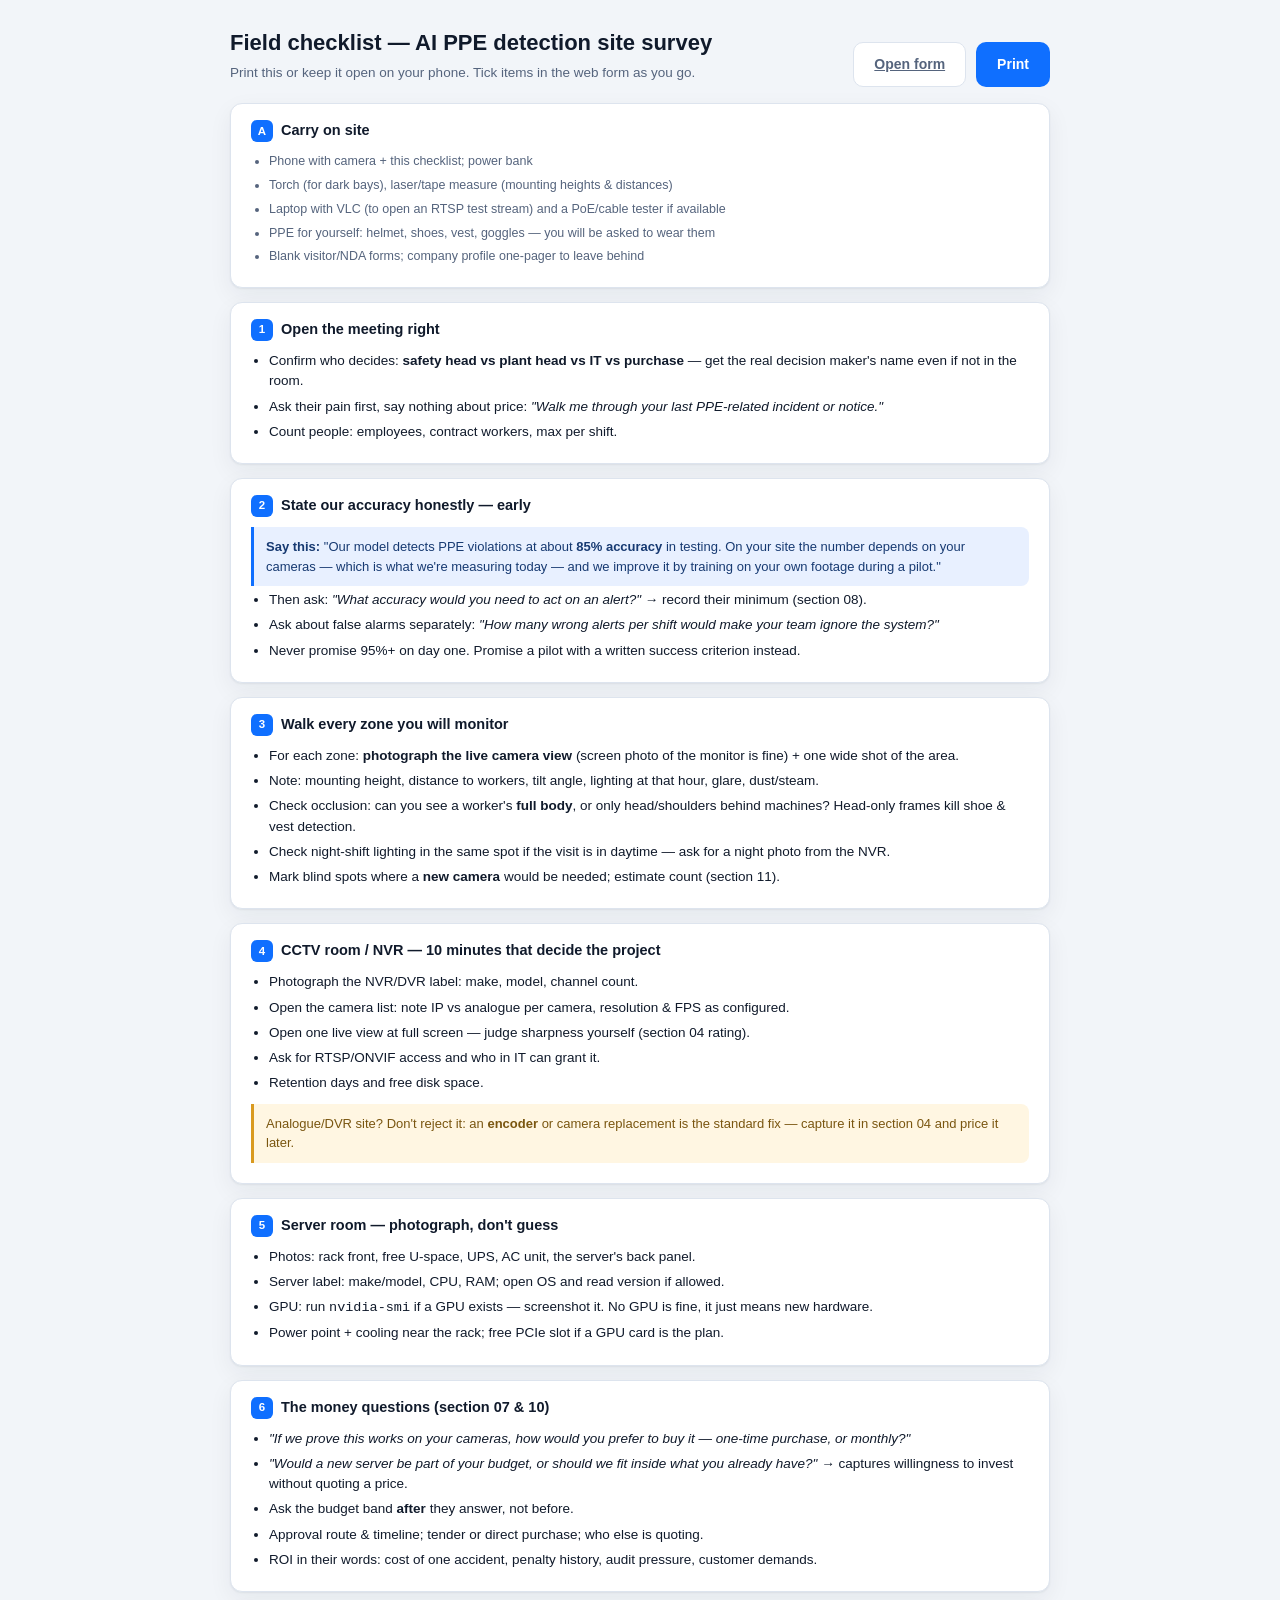
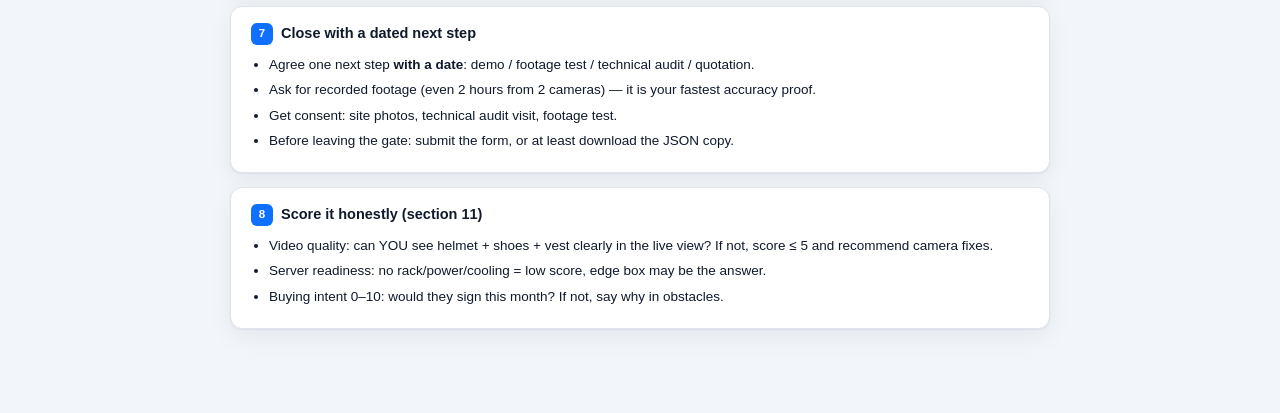
==== static/checklist.html @ c9b71e52 "AI PPE detection industrial site survey: form, dashboard, CSV export, GitHub Pages + server modes" ====
<!doctype html>
<html lang="en">
<head>
<meta charset="utf-8">
<meta name="viewport" content="width=device-width, initial-scale=1">
<title>Field checklist — AI PPE site survey</title>
<link rel="stylesheet" href="style.css">
<style>
  .wrap { max-width: 860px; margin: 0 auto; padding: 26px 20px 70px; }
  h1 { font-size: 22px; margin: 0 0 4px; }
  .sub { color: var(--ink-soft); font-size: 13.5px; margin-bottom: 20px; }
  .blk { background: var(--panel); border: 1px solid var(--line); border-radius: 12px;
         box-shadow: var(--shadow); padding: 16px 20px; margin-bottom: 14px; }
  .blk h2 { font-size: 14.5px; margin: 0 0 10px; display: flex; gap: 8px; align-items: center; }
  .blk h2 .n { background: var(--brand); color: #fff; width: 22px; height: 22px; border-radius: 6px;
               display: grid; place-items: center; font-size: 11.5px; flex: 0 0 22px; }
  ul { margin: 0; padding-left: 18px; font-size: 13.5px; }
  li { margin-bottom: 5px; }
  li b { color: var(--ink); }
  .say { background: var(--brand-soft); border-left: 3px solid var(--brand); padding: 10px 12px;
         border-radius: 0 8px 8px 0; font-size: 13px; color: #173a72; margin: 10px 0 4px; }
  .warn { background: var(--warn-bg); border-left: 3px solid #d99a1f; color: var(--warn-ink);
          padding: 10px 12px; border-radius: 0 8px 8px 0; font-size: 13px; margin: 10px 0 4px; }
  .tools { font-size: 12.5px; color: var(--ink-soft); }
  .top { display: flex; justify-content: space-between; align-items: center; gap: 10px; flex-wrap: wrap; }
  @media print { .blk { box-shadow: none; break-inside: avoid; } .top .btn-row { display: none; } }
</style>
</head>
<body>
<div class="wrap">
  <div class="top">
    <div>
      <h1>Field checklist — AI PPE detection site survey</h1>
      <div class="sub">Print this or keep it open on your phone. Tick items in the web form as you go.</div>
    </div>
    <div class="btn-row">
      <a class="btn btn-ghost" href="index.html">Open form</a>
      <button class="btn btn-primary" onclick="window.print()">Print</button>
    </div>
  </div>

  <div class="blk"><h2><span class="n">A</span>Carry on site</h2>
    <ul class="tools">
      <li>Phone with camera + this checklist; power bank</li>
      <li>Torch (for dark bays), laser/tape measure (mounting heights & distances)</li>
      <li>Laptop with VLC (to open an RTSP test stream) and a PoE/cable tester if available</li>
      <li>PPE for yourself: helmet, shoes, vest, goggles — you will be asked to wear them</li>
      <li>Blank visitor/NDA forms; company profile one-pager to leave behind</li>
    </ul>
  </div>

  <div class="blk"><h2><span class="n">1</span>Open the meeting right</h2>
    <ul>
      <li>Confirm who decides: <b>safety head vs plant head vs IT vs purchase</b> — get the real decision maker's name even if not in the room.</li>
      <li>Ask their pain first, say nothing about price: <i>"Walk me through your last PPE-related incident or notice."</i></li>
      <li>Count people: employees, contract workers, max per shift.</li>
    </ul>
  </div>

  <div class="blk"><h2><span class="n">2</span>State our accuracy honestly — early</h2>
    <div class="say"><b>Say this:</b> "Our model detects PPE violations at about <b>85% accuracy</b> in testing. On your site the number depends on your cameras — which is what we're measuring today — and we improve it by training on your own footage during a pilot."</div>
    <ul>
      <li>Then ask: <i>"What accuracy would you need to act on an alert?"</i> → record their minimum (section 08).</li>
      <li>Ask about false alarms separately: <i>"How many wrong alerts per shift would make your team ignore the system?"</i></li>
      <li>Never promise 95%+ on day one. Promise a pilot with a written success criterion instead.</li>
    </ul>
  </div>

  <div class="blk"><h2><span class="n">3</span>Walk every zone you will monitor</h2>
    <ul>
      <li>For each zone: <b>photograph the live camera view</b> (screen photo of the monitor is fine) + one wide shot of the area.</li>
      <li>Note: mounting height, distance to workers, tilt angle, lighting at that hour, glare, dust/steam.</li>
      <li>Check occlusion: can you see a worker's <b>full body</b>, or only head/shoulders behind machines? Head-only frames kill shoe & vest detection.</li>
      <li>Check night-shift lighting in the same spot if the visit is in daytime — ask for a night photo from the NVR.</li>
      <li>Mark blind spots where a <b>new camera</b> would be needed; estimate count (section 11).</li>
    </ul>
  </div>

  <div class="blk"><h2><span class="n">4</span>CCTV room / NVR — 10 minutes that decide the project</h2>
    <ul>
      <li>Photograph the NVR/DVR label: make, model, channel count.</li>
      <li>Open the camera list: note IP vs analogue per camera, resolution & FPS as configured.</li>
      <li>Open one live view at full screen — judge sharpness yourself (section 04 rating).</li>
      <li>Ask for RTSP/ONVIF access and who in IT can grant it.</li>
      <li>Retention days and free disk space.</li>
    </ul>
    <div class="warn">Analogue/DVR site? Don't reject it: an <b>encoder</b> or camera replacement is the standard fix — capture it in section 04 and price it later.</div>
  </div>

  <div class="blk"><h2><span class="n">5</span>Server room — photograph, don't guess</h2>
    <ul>
      <li>Photos: rack front, free U-space, UPS, AC unit, the server's back panel.</li>
      <li>Server label: make/model, CPU, RAM; open OS and read version if allowed.</li>
      <li>GPU: run <code>nvidia-smi</code> if a GPU exists — screenshot it. No GPU is fine, it just means new hardware.</li>
      <li>Power point + cooling near the rack; free PCIe slot if a GPU card is the plan.</li>
    </ul>
  </div>

  <div class="blk"><h2><span class="n">6</span>The money questions (section 07 & 10)</h2>
    <ul>
      <li><i>"If we prove this works on your cameras, how would you prefer to buy it — one-time purchase, or monthly?"</i></li>
      <li><i>"Would a new server be part of your budget, or should we fit inside what you already have?"</i> → captures willingness to invest without quoting a price.</li>
      <li>Ask the budget band <b>after</b> they answer, not before.</li>
      <li>Approval route & timeline; tender or direct purchase; who else is quoting.</li>
      <li>ROI in their words: cost of one accident, penalty history, audit pressure, customer demands.</li>
    </ul>
  </div>

  <div class="blk"><h2><span class="n">7</span>Close with a dated next step</h2>
    <ul>
      <li>Agree one next step <b>with a date</b>: demo / footage test / technical audit / quotation.</li>
      <li>Ask for recorded footage (even 2 hours from 2 cameras) — it is your fastest accuracy proof.</li>
      <li>Get consent: site photos, technical audit visit, footage test.</li>
      <li>Before leaving the gate: submit the form, or at least download the JSON copy.</li>
    </ul>
  </div>

  <div class="blk"><h2><span class="n">8</span>Score it honestly (section 11)</h2>
    <ul>
      <li>Video quality: can YOU see helmet + shoes + vest clearly in the live view? If not, score ≤ 5 and recommend camera fixes.</li>
      <li>Server readiness: no rack/power/cooling = low score, edge box may be the answer.</li>
      <li>Buying intent 0–10: would they sign this month? If not, say why in obstacles.</li>
    </ul>
  </div>
</div>
</body>
</html>
---- static/style.css ----
/* ==========================================================================
   PPE Detection Site Survey - styles
   Self-contained (no external fonts/CDNs) so it works offline & in previews
   ========================================================================== */
:root {
  --bg: #f2f5f9;
  --panel: #ffffff;
  --ink: #101a2b;
  --ink-soft: #55647d;
  --ink-faint: #8593a8;
  --line: #dde4ee;
  --line-soft: #eaeff6;
  --brand: #0f6fff;
  --brand-dark: #0a4fbd;
  --brand-soft: #e8f0ff;
  --warn-bg: #fff6e2;
  --warn-line: #f0d79a;
  --warn-ink: #7a5610;
  --ok: #0d8a53;
  --ok-bg: #e6f6ee;
  --danger: #c2352b;
  --radius: 12px;
  --shadow: 0 1px 2px rgba(16, 26, 43, .06), 0 8px 24px rgba(16, 26, 43, .06);
}

* { box-sizing: border-box; }

html, body {
  margin: 0;
  padding: 0;
  background: var(--bg);
  color: var(--ink);
  font-family: -apple-system, BlinkMacSystemFont, "Segoe UI", Roboto, "Helvetica Neue", Arial, sans-serif;
  font-size: 15px;
  line-height: 1.5;
  -webkit-text-size-adjust: 100%;
}

/* ---------------- layout ---------------- */
.app { display: flex; min-height: 100vh; }

.sidebar {
  width: 288px;
  flex: 0 0 288px;
  background: #0d1626;
  color: #cfd9ea;
  padding: 20px 14px 40px;
  position: sticky;
  top: 0;
  height: 100vh;
  overflow-y: auto;
}

.brand { display: flex; gap: 10px; align-items: center; padding: 4px 8px 16px; }
.brand-badge {
  width: 38px; height: 38px; border-radius: 10px;
  background: linear-gradient(140deg, #1d7bff, #0b4fb0);
  display: grid; place-items: center; flex: 0 0 38px;
}
.brand-badge svg { width: 22px; height: 22px; }
.brand-name { font-size: 15px; font-weight: 700; color: #fff; line-height: 1.2; }
.brand-sub { font-size: 11.5px; color: #8ea3c4; }

.progress-wrap { padding: 0 8px 16px; }
.progress-label { display: flex; justify-content: space-between; font-size: 11.5px; color: #8ea3c4; margin-bottom: 6px; }
.progress-bar { height: 6px; background: #1d2b45; border-radius: 99px; overflow: hidden; }
.progress-fill { height: 100%; width: 0%; background: linear-gradient(90deg, #22c55e, #4ade80); transition: width .25s ease; }

.nav { list-style: none; margin: 0; padding: 0; }
.nav li { margin-bottom: 2px; }
.nav button {
  width: 100%;
  display: flex; align-items: center; gap: 10px;
  background: transparent; border: 0; color: #b6c4dc;
  font: inherit; font-size: 13.5px; text-align: left;
  padding: 9px 10px; border-radius: 9px; cursor: pointer;
  transition: background .15s;
}
.nav button:hover { background: #16233a; color: #fff; }
.nav button.active { background: var(--brand); color: #fff; font-weight: 600; }
.nav-num {
  width: 20px; height: 20px; flex: 0 0 20px; border-radius: 6px;
  background: #22314c; color: #9fb1cd; font-size: 11px; font-weight: 700;
  display: grid; place-items: center;
}
.nav button.active .nav-num { background: rgba(255,255,255,.22); color: #fff; }
.nav button.done .nav-num { background: var(--ok); color: #fff; }
.nav-title { flex: 1; }
.nav-count { font-size: 10.5px; color: #7d8fab; }

.sidebar-footer { margin-top: 22px; padding: 14px 10px 0; border-top: 1px solid #1d2b45; font-size: 11.5px; color: #7d8fab; }
.sidebar-footer a { color: #8fb6ff; text-decoration: none; }
.sidebar-footer a:hover { text-decoration: underline; }

.main { flex: 1; min-width: 0; padding: 22px 26px 90px; }
.main-inner { max-width: 900px; margin: 0 auto; }

/* ---------------- header ---------------- */
.topbar { display: flex; gap: 14px; align-items: flex-start; justify-content: space-between; margin-bottom: 18px; flex-wrap: wrap; }
.topbar h1 { font-size: 21px; margin: 0 0 4px; letter-spacing: -.2px; }
.topbar p { margin: 0; color: var(--ink-soft); font-size: 13.5px; max-width: 640px; }
.save-state {
  font-size: 12px; color: var(--ink-soft); background: var(--panel);
  border: 1px solid var(--line); padding: 7px 12px; border-radius: 99px;
  white-space: nowrap; display: flex; align-items: center; gap: 7px;
}
.dot { width: 7px; height: 7px; border-radius: 50%; background: var(--ok); display: inline-block; }
.dot.idle { background: var(--ink-faint); }

/* ---------------- cards / sections ---------------- */
.card {
  background: var(--panel); border: 1px solid var(--line);
  border-radius: var(--radius); box-shadow: var(--shadow);
  padding: 22px 24px; margin-bottom: 18px;
}
.card-head { border-bottom: 1px solid var(--line-soft); padding-bottom: 14px; margin-bottom: 18px; }
.card-head h2 { margin: 0 0 5px; font-size: 17.5px; letter-spacing: -.2px; display: flex; align-items: center; gap: 9px; }
.card-head h2 .tag {
  font-size: 10.5px; font-weight: 700; letter-spacing: .5px; text-transform: uppercase;
  background: var(--brand-soft); color: var(--brand-dark); padding: 3px 7px; border-radius: 5px;
}
.card-head p { margin: 0; color: var(--ink-soft); font-size: 13px; }

/* ---------------- fields ---------------- */
.grid { display: grid; grid-template-columns: repeat(2, minmax(0, 1fr)); gap: 16px 18px; }
.grid.cols-1 { grid-template-columns: 1fr; }
.grid.cols-3 { grid-template-columns: repeat(3, minmax(0, 1fr)); }
.field { min-width: 0; }
.field.span-2 { grid-column: 1 / -1; }
.field.hidden, .card.hidden { display: none; }

label.lbl { display: block; font-size: 13px; font-weight: 600; margin-bottom: 6px; color: var(--ink); }
label.lbl .req { color: var(--danger); margin-left: 2px; }
.hint { font-size: 11.5px; color: var(--ink-faint); margin-top: 5px; line-height: 1.45; }
.unit { font-weight: 500; color: var(--ink-faint); font-size: 12px; }

input[type=text], input[type=number], input[type=tel], input[type=email], input[type=date],
input[type=time], select, textarea {
  width: 100%; padding: 9px 11px; font: inherit; font-size: 14px;
  border: 1px solid var(--line); border-radius: 9px; background: #fff; color: var(--ink);
  transition: border-color .15s, box-shadow .15s;
}
textarea { resize: vertical; min-height: 78px; line-height: 1.5; }
input:focus, select:focus, textarea:focus {
  outline: none; border-color: var(--brand);
  box-shadow: 0 0 0 3px rgba(15, 111, 255, .14);
}
input::placeholder, textarea::placeholder { color: #b3bdcc; }
input.invalid, select.invalid, textarea.invalid { border-color: var(--danger); box-shadow: 0 0 0 3px rgba(194,53,43,.1); }
select { appearance: none; background-image: url("data:image/svg+xml,%3Csvg xmlns='http://www.w3.org/2000/svg' width='12' height='8' viewBox='0 0 12 8'%3E%3Cpath fill='%2355647d' d='M6 8 0 0h12z'/%3E%3C/svg%3E"); background-repeat: no-repeat; background-position: right 12px center; padding-right: 30px; }

/* choice buttons */
.choices { display: flex; flex-wrap: wrap; gap: 8px; }
.choice input { position: absolute; opacity: 0; pointer-events: none; }
.choice span {
  display: inline-block; padding: 8px 13px; border: 1px solid var(--line);
  border-radius: 99px; font-size: 13px; cursor: pointer; background: #fff;
  transition: all .15s; user-select: none; color: var(--ink-soft);
}
.choice input:checked + span { background: var(--brand); border-color: var(--brand); color: #fff; font-weight: 600; }
.choice input:focus-visible + span { box-shadow: 0 0 0 3px rgba(15,111,255,.2); }
.choice.block { flex: 1 1 100%; }
.choice.block span { display: block; border-radius: 9px; padding: 11px 13px; }
.choice.block span small { display: block; font-weight: 400; font-size: 11.5px; opacity: .82; margin-top: 2px; }

/* checkbox grid */
.checks { display: grid; grid-template-columns: repeat(auto-fill, minmax(190px, 1fr)); gap: 7px; }
.check {
  display: flex; align-items: center; gap: 8px; padding: 8px 10px;
  border: 1px solid var(--line); border-radius: 9px; font-size: 13px;
  cursor: pointer; background: #fff; color: var(--ink-soft); transition: all .15s;
}
.check:hover { border-color: #c3d2e8; }
.check input { width: 15px; height: 15px; accent-color: var(--brand); margin: 0; flex: 0 0 15px; }
.check:has(input:checked) { background: var(--brand-soft); border-color: #a9c8ff; color: var(--brand-dark); font-weight: 600; }

/* range */
.range-row { display: flex; align-items: center; gap: 12px; }
input[type=range] { flex: 1; accent-color: var(--brand); height: 26px; }
.range-val {
  min-width: 62px; text-align: center; font-weight: 700; font-size: 15px;
  background: var(--brand-soft); color: var(--brand-dark); padding: 5px 8px; border-radius: 8px;
}
.range-scale { display: flex; justify-content: space-between; font-size: 10.5px; color: var(--ink-faint); margin-top: 2px; }

/* photo */
.photo-drop {
  border: 1.5px dashed var(--line); border-radius: 10px; padding: 12px;
  text-align: center; font-size: 12.5px; color: var(--ink-faint); background: #fbfcfe; cursor: pointer;
}
.photo-drop:hover { border-color: var(--brand); color: var(--brand); }
.photo-drop input { display: none; }
.thumbs { display: flex; flex-wrap: wrap; gap: 8px; margin-top: 9px; }
.thumb { position: relative; width: 74px; height: 74px; border-radius: 8px; overflow: hidden; border: 1px solid var(--line); }
.thumb img { width: 100%; height: 100%; object-fit: cover; display: block; }
.thumb button {
  position: absolute; top: 2px; right: 2px; width: 20px; height: 20px; border-radius: 50%;
  border: 0; background: rgba(16,26,43,.72); color: #fff; font-size: 12px; line-height: 1; cursor: pointer;
}

/* repeater */
.rep-item { border: 1px solid var(--line); border-radius: 11px; padding: 16px; margin-bottom: 12px; background: #fbfcfe; }
.rep-head { display: flex; justify-content: space-between; align-items: center; margin-bottom: 13px; }
.rep-head strong { font-size: 13.5px; }
.btn-mini {
  border: 1px solid var(--line); background: #fff; color: var(--ink-soft);
  font: inherit; font-size: 12px; padding: 5px 10px; border-radius: 7px; cursor: pointer;
}
.btn-mini:hover { border-color: var(--danger); color: var(--danger); }
.btn-add {
  width: 100%; padding: 11px; border: 1.5px dashed var(--line); background: #fff;
  color: var(--brand); font: inherit; font-size: 13.5px; font-weight: 600;
  border-radius: 10px; cursor: pointer;
}
.btn-add:hover { border-color: var(--brand); background: var(--brand-soft); }

/* callout */
.callout {
  border-left: 3px solid var(--brand); background: var(--brand-soft);
  padding: 12px 14px; border-radius: 0 9px 9px 0; font-size: 13px; color: #173a72; margin-bottom: 18px;
}
.callout.warn { border-color: #d99a1f; background: var(--warn-bg); color: var(--warn-ink); }
.callout.ok { border-color: var(--ok); background: var(--ok-bg); color: #0b5c39; }
.callout b { font-weight: 700; }
.callout ul { margin: 6px 0 0; padding-left: 18px; }
.callout li { margin-bottom: 3px; }

/* footer nav */
.footnav { display: flex; gap: 10px; justify-content: space-between; margin-top: 20px; flex-wrap: wrap; }
.btn {
  font: inherit; font-size: 14px; font-weight: 600; padding: 11px 20px;
  border-radius: 10px; border: 1px solid transparent; cursor: pointer; transition: all .15s;
}
.btn-primary { background: var(--brand); color: #fff; }
.btn-primary:hover { background: var(--brand-dark); }
.btn-ghost { background: #fff; border-color: var(--line); color: var(--ink-soft); }
.btn-ghost:hover { border-color: #b9c7db; color: var(--ink); }
.btn-ok { background: var(--ok); color: #fff; }
.btn-ok:hover { background: #0a6f43; }
.btn:disabled { opacity: .45; cursor: not-allowed; }
.btn-row { display: flex; gap: 10px; flex-wrap: wrap; }

/* review */
.rev-sec { border: 1px solid var(--line-soft); border-radius: 10px; margin-bottom: 12px; overflow: hidden; }
.rev-sec > h3 {
  margin: 0; font-size: 13.5px; padding: 11px 14px; background: #f7f9fc;
  border-bottom: 1px solid var(--line-soft); display: flex; justify-content: space-between; align-items: center;
}
.rev-sec > h3 .cnt { font-size: 11px; color: var(--ink-faint); font-weight: 500; }
.rev-body { padding: 6px 14px 12px; }
.rev-row { display: flex; gap: 12px; padding: 6px 0; border-bottom: 1px dashed var(--line-soft); font-size: 13px; }
.rev-row:last-child { border-bottom: 0; }
.rev-k { flex: 0 0 46%; color: var(--ink-soft); }
.rev-v { flex: 1; font-weight: 600; word-break: break-word; }
.rev-v.empty { color: var(--ink-faint); font-weight: 400; font-style: italic; }

.toast {
  position: fixed; left: 50%; bottom: 26px; transform: translate(-50%, 20px);
  background: #101a2b; color: #fff; padding: 12px 20px; border-radius: 10px;
  font-size: 13.5px; box-shadow: 0 10px 30px rgba(0,0,0,.25); opacity: 0;
  pointer-events: none; transition: all .25s; z-index: 99; max-width: 90vw; text-align: center;
}
.toast.show { opacity: 1; transform: translate(-50%, 0); }
.toast.err { background: var(--danger); }
.toast.ok { background: var(--ok); }

.modal-back {
  position: fixed; inset: 0; background: rgba(10,18,32,.55); z-index: 100;
  display: none; place-items: center; padding: 20px;
}
.modal-back.show { display: grid; }
.modal {
  background: #fff; border-radius: 14px; max-width: 480px; width: 100%;
  padding: 24px; box-shadow: 0 24px 60px rgba(0,0,0,.3);
}
.modal h3 { margin: 0 0 8px; font-size: 17px; }
.modal p { margin: 0 0 18px; color: var(--ink-soft); font-size: 13.5px; }

/* submissions page */
table.subs { width: 100%; border-collapse: collapse; font-size: 13px; }
table.subs th, table.subs td { text-align: left; padding: 10px 12px; border-bottom: 1px solid var(--line-soft); vertical-align: top; }
table.subs th { font-size: 11px; text-transform: uppercase; letter-spacing: .5px; color: var(--ink-faint); background: #f7f9fc; }
table.subs tr:hover td { background: #fafcff; }
.pill { display: inline-block; padding: 3px 9px; border-radius: 99px; font-size: 11.5px; font-weight: 700; }
.pill.hi { background: var(--ok-bg); color: var(--ok); }
.pill.mid { background: var(--warn-bg); color: var(--warn-ink); }
.pill.lo { background: #fdeceb; color: var(--danger); }
pre.json { background: #0d1626; color: #cfe0ff; padding: 14px; border-radius: 10px; font-size: 11.5px; overflow: auto; max-height: 380px; }
details.sub-detail summary { cursor: pointer; font-size: 12.5px; color: var(--brand); font-weight: 600; }

/* mobile */
.menu-btn { display: none; }
@media (max-width: 940px) {
  .sidebar {
    position: fixed; z-index: 60; left: 0; top: 0; transform: translateX(-100%);
    transition: transform .22s ease; box-shadow: 0 0 40px rgba(0,0,0,.35);
  }
  .sidebar.open { transform: translateX(0); }
  .main { padding: 16px 14px 90px; }
  .grid, .grid.cols-3 { grid-template-columns: 1fr; }
  .menu-btn {
    display: inline-flex; align-items: center; gap: 7px; position: fixed; z-index: 55;
    bottom: 18px; right: 14px; top: auto; background: var(--brand); color: #fff; border: 0;
    padding: 11px 16px; border-radius: 99px; font: inherit; font-size: 13px; font-weight: 600;
    box-shadow: 0 6px 18px rgba(15,111,255,.45); cursor: pointer;
  }
  .topbar h1 { font-size: 18px; }
  .card { padding: 18px 16px; }
  .checks { grid-template-columns: 1fr 1fr; }
  .rev-k { flex-basis: 42%; }
}
@media (max-width: 520px) { .checks { grid-template-columns: 1fr; } }

/* print (for a paper copy of the blank form) */
@media print {
  .sidebar, .footnav, .menu-btn, .save-state, .btn-row { display: none !important; }
  body { background: #fff; }
  .main { padding: 0; }
  .card { box-shadow: none; border: 1px solid #bbb; break-inside: avoid; page-break-inside: avoid; }
  .field.hidden, .card.hidden { display: block !important; }
  input, select, textarea { border: 0; border-bottom: 1px solid #999; border-radius: 0; }
}
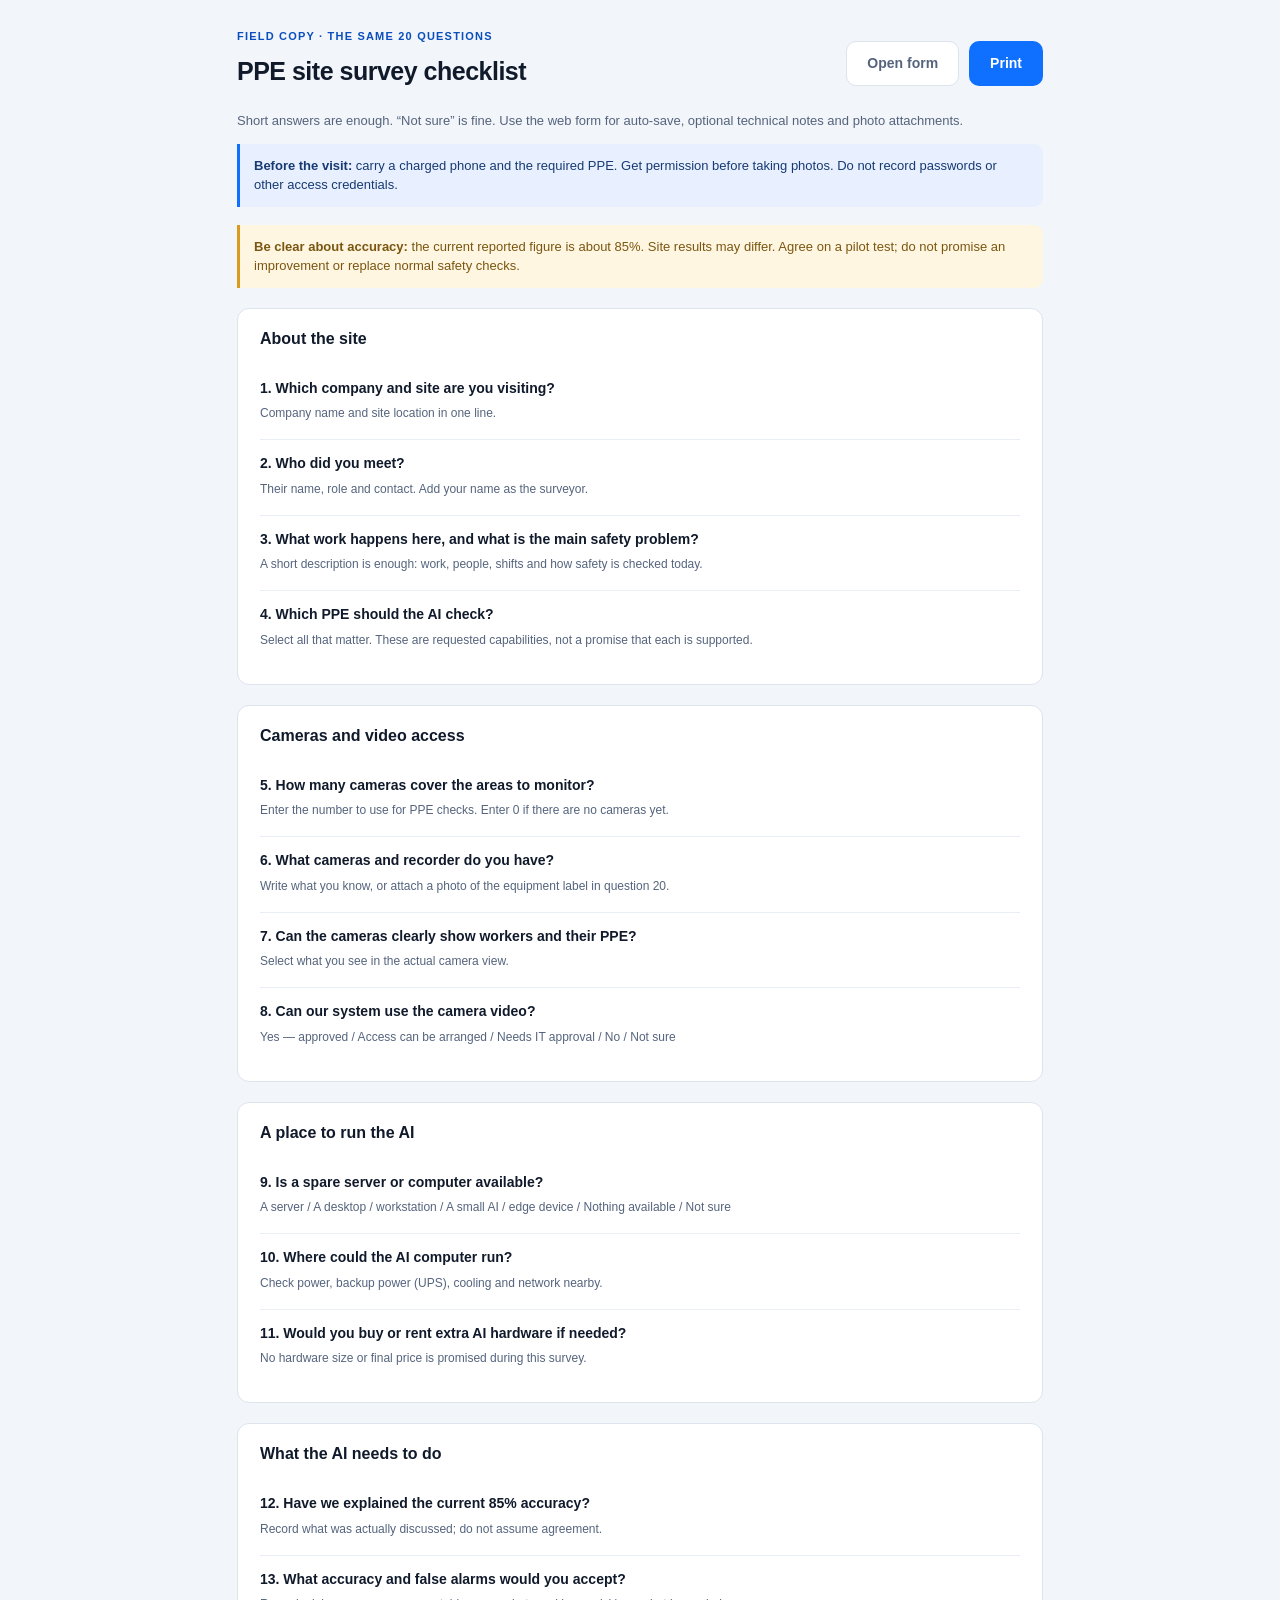
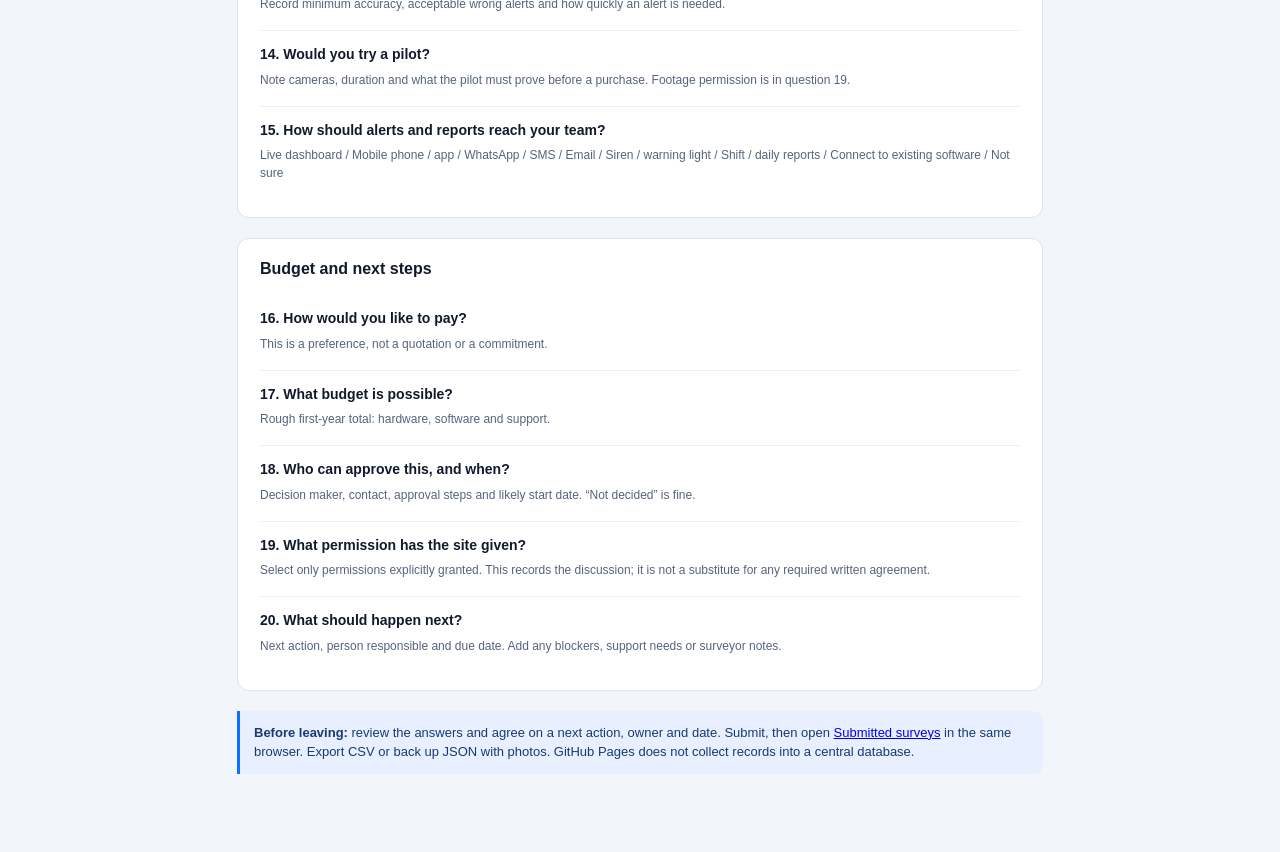
==== commit e55cad17: "Simplify site survey to 20 questions; preserve notes, photos and earlier data" ====
--- a/static/checklist.html
+++ b/static/checklist.html
@@ -1,127 +1,55 @@
 <!doctype html>
 <html lang="en">
 <head>
-<meta charset="utf-8">
-<meta name="viewport" content="width=device-width, initial-scale=1">
-<title>Field checklist — AI PPE site survey</title>
-<link rel="stylesheet" href="style.css">
+<meta charset="utf-8"><meta name="viewport" content="width=device-width, initial-scale=1">
+<title>20-question field checklist — AI PPE Detection</title>
+<link rel="stylesheet" href="style.css?v=2">
 <style>
-  .wrap { max-width: 860px; margin: 0 auto; padding: 26px 20px 70px; }
-  h1 { font-size: 22px; margin: 0 0 4px; }
-  .sub { color: var(--ink-soft); font-size: 13.5px; margin-bottom: 20px; }
-  .blk { background: var(--panel); border: 1px solid var(--line); border-radius: 12px;
-         box-shadow: var(--shadow); padding: 16px 20px; margin-bottom: 14px; }
-  .blk h2 { font-size: 14.5px; margin: 0 0 10px; display: flex; gap: 8px; align-items: center; }
-  .blk h2 .n { background: var(--brand); color: #fff; width: 22px; height: 22px; border-radius: 6px;
-               display: grid; place-items: center; font-size: 11.5px; flex: 0 0 22px; }
-  ul { margin: 0; padding-left: 18px; font-size: 13.5px; }
-  li { margin-bottom: 5px; }
-  li b { color: var(--ink); }
-  .say { background: var(--brand-soft); border-left: 3px solid var(--brand); padding: 10px 12px;
-         border-radius: 0 8px 8px 0; font-size: 13px; color: #173a72; margin: 10px 0 4px; }
-  .warn { background: var(--warn-bg); border-left: 3px solid #d99a1f; color: var(--warn-ink);
-          padding: 10px 12px; border-radius: 0 8px 8px 0; font-size: 13px; margin: 10px 0 4px; }
-  .tools { font-size: 12.5px; color: var(--ink-soft); }
-  .top { display: flex; justify-content: space-between; align-items: center; gap: 10px; flex-wrap: wrap; }
-  @media print { .blk { box-shadow: none; break-inside: avoid; } .top .btn-row { display: none; } }
+.wrap { max-width: 850px; margin: auto; padding: 28px 22px 60px; }
+h1 { font-size: 25px; margin: 8px 0; letter-spacing: -.5px; }
+.top { display: flex; justify-content: space-between; align-items: center; gap: 12px; flex-wrap: wrap; }
+.sub { color: var(--ink-soft); font-size: 13px; }
+.block { background: #fff; border: 1px solid var(--line); border-radius: 12px; padding: 18px 22px; margin-top: 20px; }
+h2 { font-size: 16px; margin: 0 0 14px; }
+.item { padding: 12px 0; border-bottom: 1px solid var(--line-soft); }
+.item:last-child { border: 0; }
+.item b { font-size: 14px; }
+.item p { font-size: 12px; color: var(--ink-soft); margin: 5px 0; }
+.write-line { display: none; }
+@media print {
+  .wrap { padding: 0; } .block { break-inside: auto; margin-top: 12px; padding: 10px 14px; }
+  .item { break-inside: avoid; }
+  .write-line { display: block; height: 20px; border-bottom: 1px dotted #b2bbca; }
+  .top .btn-row { display: none; }
+}
 </style>
 </head>
-<body>
-<div class="wrap">
-  <div class="top">
-    <div>
-      <h1>Field checklist — AI PPE detection site survey</h1>
-      <div class="sub">Print this or keep it open on your phone. Tick items in the web form as you go.</div>
-    </div>
-    <div class="btn-row">
-      <a class="btn btn-ghost" href="index.html">Open form</a>
-      <button class="btn btn-primary" onclick="window.print()">Print</button>
-    </div>
-  </div>
-
-  <div class="blk"><h2><span class="n">A</span>Carry on site</h2>
-    <ul class="tools">
-      <li>Phone with camera + this checklist; power bank</li>
-      <li>Torch (for dark bays), laser/tape measure (mounting heights & distances)</li>
-      <li>Laptop with VLC (to open an RTSP test stream) and a PoE/cable tester if available</li>
-      <li>PPE for yourself: helmet, shoes, vest, goggles — you will be asked to wear them</li>
-      <li>Blank visitor/NDA forms; company profile one-pager to leave behind</li>
-    </ul>
-  </div>
-
-  <div class="blk"><h2><span class="n">1</span>Open the meeting right</h2>
-    <ul>
-      <li>Confirm who decides: <b>safety head vs plant head vs IT vs purchase</b> — get the real decision maker's name even if not in the room.</li>
-      <li>Ask their pain first, say nothing about price: <i>"Walk me through your last PPE-related incident or notice."</i></li>
-      <li>Count people: employees, contract workers, max per shift.</li>
-    </ul>
-  </div>
-
-  <div class="blk"><h2><span class="n">2</span>State our accuracy honestly — early</h2>
-    <div class="say"><b>Say this:</b> "Our model detects PPE violations at about <b>85% accuracy</b> in testing. On your site the number depends on your cameras — which is what we're measuring today — and we improve it by training on your own footage during a pilot."</div>
-    <ul>
-      <li>Then ask: <i>"What accuracy would you need to act on an alert?"</i> → record their minimum (section 08).</li>
-      <li>Ask about false alarms separately: <i>"How many wrong alerts per shift would make your team ignore the system?"</i></li>
-      <li>Never promise 95%+ on day one. Promise a pilot with a written success criterion instead.</li>
-    </ul>
-  </div>
-
-  <div class="blk"><h2><span class="n">3</span>Walk every zone you will monitor</h2>
-    <ul>
-      <li>For each zone: <b>photograph the live camera view</b> (screen photo of the monitor is fine) + one wide shot of the area.</li>
-      <li>Note: mounting height, distance to workers, tilt angle, lighting at that hour, glare, dust/steam.</li>
-      <li>Check occlusion: can you see a worker's <b>full body</b>, or only head/shoulders behind machines? Head-only frames kill shoe & vest detection.</li>
-      <li>Check night-shift lighting in the same spot if the visit is in daytime — ask for a night photo from the NVR.</li>
-      <li>Mark blind spots where a <b>new camera</b> would be needed; estimate count (section 11).</li>
-    </ul>
-  </div>
-
-  <div class="blk"><h2><span class="n">4</span>CCTV room / NVR — 10 minutes that decide the project</h2>
-    <ul>
-      <li>Photograph the NVR/DVR label: make, model, channel count.</li>
-      <li>Open the camera list: note IP vs analogue per camera, resolution & FPS as configured.</li>
-      <li>Open one live view at full screen — judge sharpness yourself (section 04 rating).</li>
-      <li>Ask for RTSP/ONVIF access and who in IT can grant it.</li>
-      <li>Retention days and free disk space.</li>
-    </ul>
-    <div class="warn">Analogue/DVR site? Don't reject it: an <b>encoder</b> or camera replacement is the standard fix — capture it in section 04 and price it later.</div>
-  </div>
-
-  <div class="blk"><h2><span class="n">5</span>Server room — photograph, don't guess</h2>
-    <ul>
-      <li>Photos: rack front, free U-space, UPS, AC unit, the server's back panel.</li>
-      <li>Server label: make/model, CPU, RAM; open OS and read version if allowed.</li>
-      <li>GPU: run <code>nvidia-smi</code> if a GPU exists — screenshot it. No GPU is fine, it just means new hardware.</li>
-      <li>Power point + cooling near the rack; free PCIe slot if a GPU card is the plan.</li>
-    </ul>
-  </div>
-
-  <div class="blk"><h2><span class="n">6</span>The money questions (section 07 & 10)</h2>
-    <ul>
-      <li><i>"If we prove this works on your cameras, how would you prefer to buy it — one-time purchase, or monthly?"</i></li>
-      <li><i>"Would a new server be part of your budget, or should we fit inside what you already have?"</i> → captures willingness to invest without quoting a price.</li>
-      <li>Ask the budget band <b>after</b> they answer, not before.</li>
-      <li>Approval route & timeline; tender or direct purchase; who else is quoting.</li>
-      <li>ROI in their words: cost of one accident, penalty history, audit pressure, customer demands.</li>
-    </ul>
-  </div>
-
-  <div class="blk"><h2><span class="n">7</span>Close with a dated next step</h2>
-    <ul>
-      <li>Agree one next step <b>with a date</b>: demo / footage test / technical audit / quotation.</li>
-      <li>Ask for recorded footage (even 2 hours from 2 cameras) — it is your fastest accuracy proof.</li>
-      <li>Get consent: site photos, technical audit visit, footage test.</li>
-      <li>Before leaving the gate: submit the form, or at least download the JSON copy.</li>
-    </ul>
-  </div>
-
-  <div class="blk"><h2><span class="n">8</span>Score it honestly (section 11)</h2>
-    <ul>
-      <li>Video quality: can YOU see helmet + shoes + vest clearly in the live view? If not, score ≤ 5 and recommend camera fixes.</li>
-      <li>Server readiness: no rack/power/cooling = low score, edge box may be the answer.</li>
-      <li>Buying intent 0–10: would they sign this month? If not, say why in obstacles.</li>
-    </ul>
-  </div>
+<body><div class="wrap">
+<div class="top"><div><div class="eyebrow">FIELD COPY · THE SAME 20 QUESTIONS</div><h1>PPE site survey checklist</h1></div>
+<div class="btn-row"><a class="btn btn-ghost" href="index.html">Open form</a><button class="btn btn-primary" onclick="window.print()">Print</button></div></div>
+<p class="sub">Short answers are enough. “Not sure” is fine. Use the web form for auto-save, optional technical notes and photo attachments.</p>
+<div class="callout"><b>Before the visit:</b> carry a charged phone and the required PPE. Get permission before taking photos. Do not record passwords or other access credentials.</div>
+<div class="callout warn"><b>Be clear about accuracy:</b> the current reported figure is about 85%. Site results may differ. Agree on a pilot test; do not promise an improvement or replace normal safety checks.</div>
+<div id="questions"></div>
+<div class="callout" style="margin-top:20px"><b>Before leaving:</b> review the answers and agree on a next action, owner and date. Submit, then open <a href="submissions.html">Submitted surveys</a> in the same browser. Export CSV or back up JSON with photos. GitHub Pages does not collect records into a central database.</div>
 </div>
-</body>
-</html>
+<script src="schema.js?v=2"></script>
+<script>
+const root = document.getElementById('questions');
+for (const sec of window.SURVEY_SCHEMA.sections) {
+  if (sec.special) continue;
+  const block = document.createElement('section'); block.className = 'block';
+  const h = document.createElement('h2'); h.textContent = sec.title; block.appendChild(h);
+  for (const f of sec.fields) {
+    const item = document.createElement('div'); item.className = 'item';
+    const label = document.createElement('b'); label.textContent = f.n + '. ' + f.l; item.appendChild(label);
+    const p = document.createElement('p');
+    p.textContent = f.hint || (f.o ? f.o.map(o => typeof o === 'string' ? o : o.label).join(' / ') : f.ph || '');
+    item.appendChild(p);
+    const line = document.createElement('div'); line.className = 'write-line'; item.appendChild(line);
+    block.appendChild(item);
+  }
+  root.appendChild(block);
+}
+</script>
+</body></html>
--- a/static/style.css
+++ b/static/style.css
@@ -320,3 +320,45 @@
   .field.hidden, .card.hidden { display: block !important; }
   input, select, textarea { border: 0; border-bottom: 1px solid #999; border-radius: 0; }
 }
+
+/* Short survey v2: numbered questions, with optional detail tucked away. */
+.eyebrow { color: var(--brand-dark); font-size: 11px; font-weight: 750; letter-spacing: 1.2px; margin-bottom: 7px; }
+.topbar h1 { font-size: 28px; letter-spacing: -.6px; margin-bottom: 8px; }
+.topbar p { max-width: 660px; line-height: 1.65; }
+.intro-strip { display: flex; gap: 12px; justify-content: space-between; align-items: center; flex-wrap: wrap; font-size: 12px; color: var(--ink-soft); margin: 0 0 22px; }
+.intro-strip a { color: var(--brand-dark); font-weight: 650; text-decoration: none; white-space: nowrap; }
+.question { border-bottom: 1px solid var(--line-soft); padding: 7px 0 23px; }
+.question:last-child { border-bottom: 0; padding-bottom: 0; }
+.question > label.lbl { font-size: 15px; line-height: 1.5; margin-bottom: 10px; }
+.question-number { display: inline-flex; width: 25px; height: 25px; justify-content: center; align-items: center; background: var(--brand-soft); color: var(--brand-dark); border-radius: 7px; font-size: 12px; margin-right: 8px; vertical-align: middle; }
+.hint { color: #63748b; font-size: 12px; }
+.req { color: var(--danger); font-weight: 700; }
+.answer-note, .tech-tip { margin-top: 11px; font-size: 12px; }
+.answer-note summary, .tech-tip summary { color: var(--brand-dark); cursor: pointer; padding: 5px 0; }
+.answer-note[open] { background: #f7f9fd; padding: 10px 12px; border: 1px solid var(--line-soft); border-radius: 9px; }
+.answer-note .field { margin-top: 7px; }
+.answer-note .lbl { font-size: 11px; color: var(--ink-soft); }
+.detail-help { margin: 6px 0 10px; line-height: 1.65; color: var(--ink-soft); font-size: 12px; }
+.photo-drop { display: block; }
+.photo-drop:focus-within { outline: 2px solid var(--brand); }
+.rev-v { white-space: pre-wrap; }
+.btn { text-decoration: none; display: inline-flex; align-items: center; justify-content: center; }
+[hidden] { display: none !important; }
+@media (max-width: 940px) {
+  .topbar h1 { font-size: 24px; }
+  .question > label.lbl { font-size: 15px; }
+  input[type=text], input[type=number], input[type=tel], input[type=email], input[type=date], select, textarea { font-size: 16px; }
+  .checks { grid-template-columns: 1fr 1fr; }
+  .check { align-items: flex-start; }
+  .check input { margin-top: 3px; }
+  .rev-sec > h3 { flex-wrap: wrap; gap: 5px; }
+}
+@media (max-width: 360px) { .checks { grid-template-columns: 1fr; } }
+@media print {
+  .intro-strip, #missing, #review-storage, .answer-note summary, .tech-tip { display: none !important; }
+  .printing-survey .topbar p, .printing-survey .eyebrow { display: none; }
+  .printing-survey .section-card:not(#sec-review) { display: none !important; }
+  .printing-survey #sec-review { display: block !important; border: 0; }
+  .card, .rev-sec { break-inside: auto; page-break-inside: auto; }
+  .rev-row { break-inside: avoid; }
+}
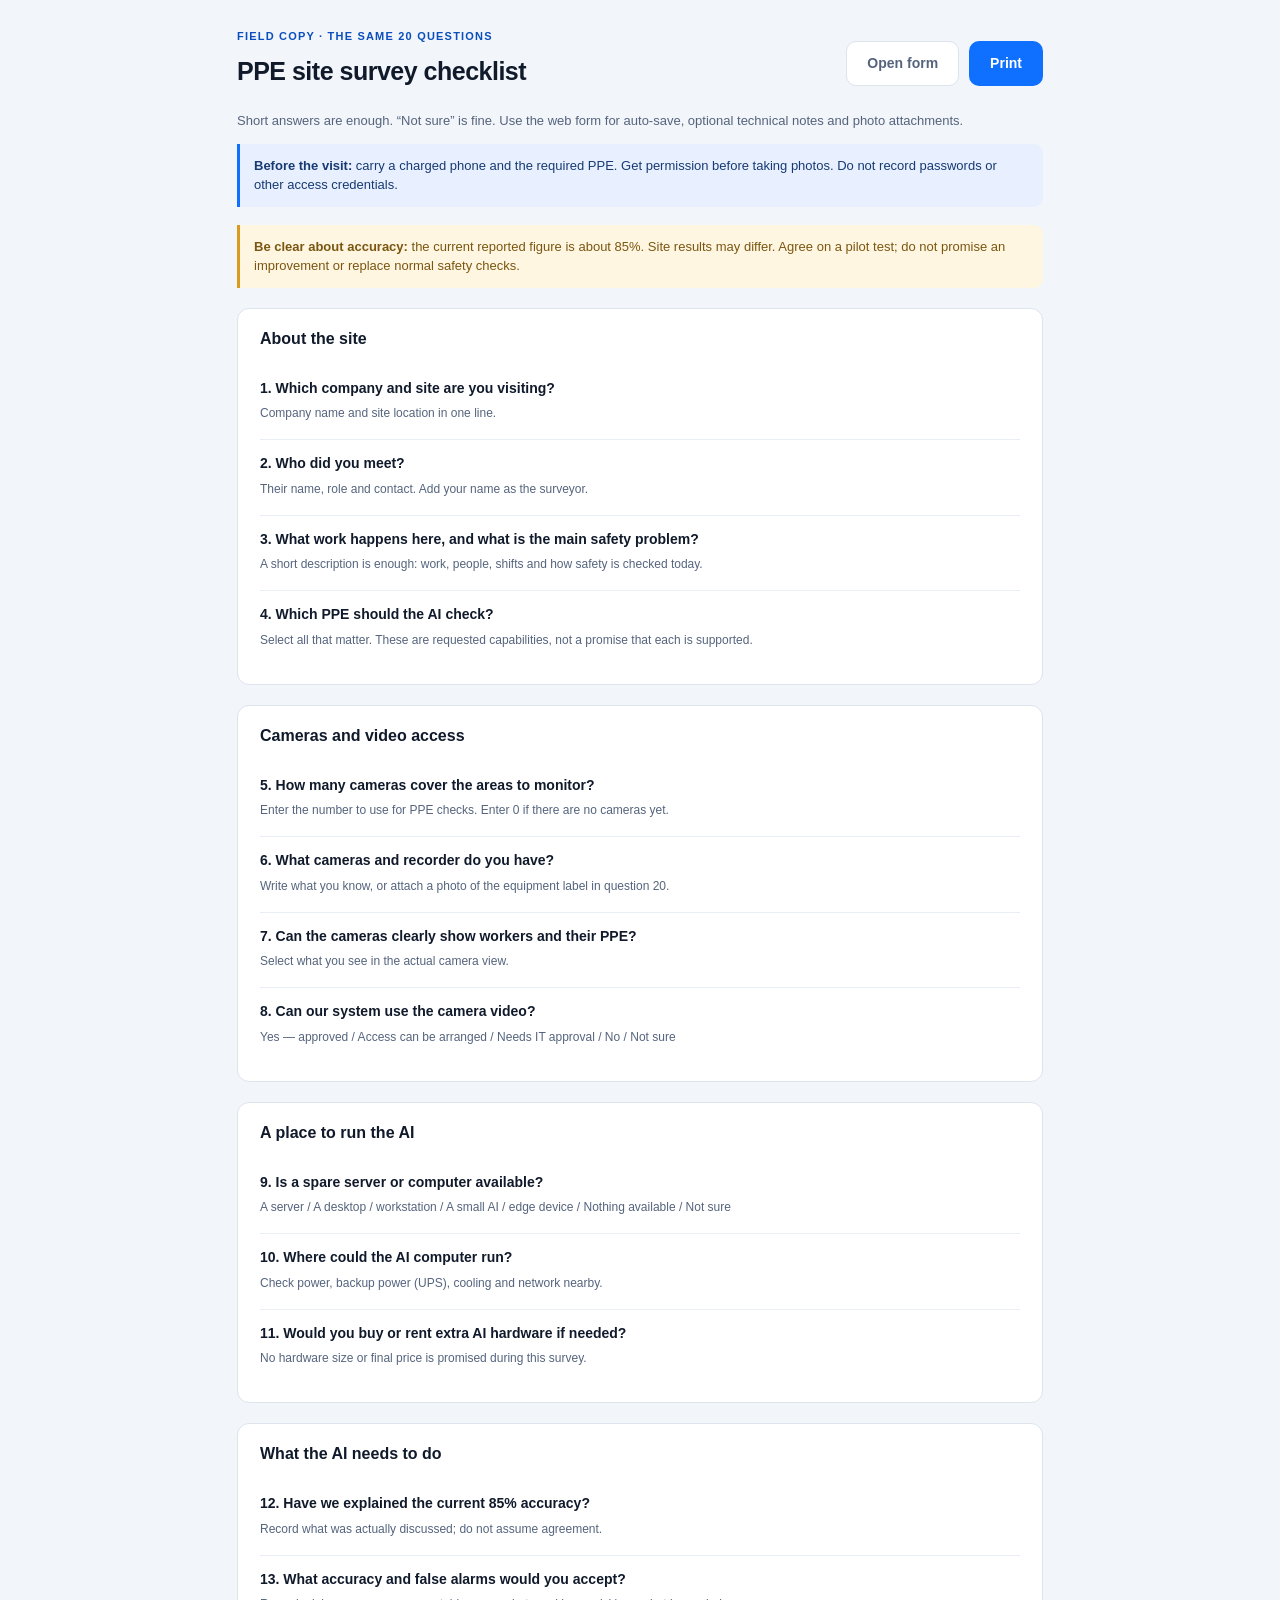
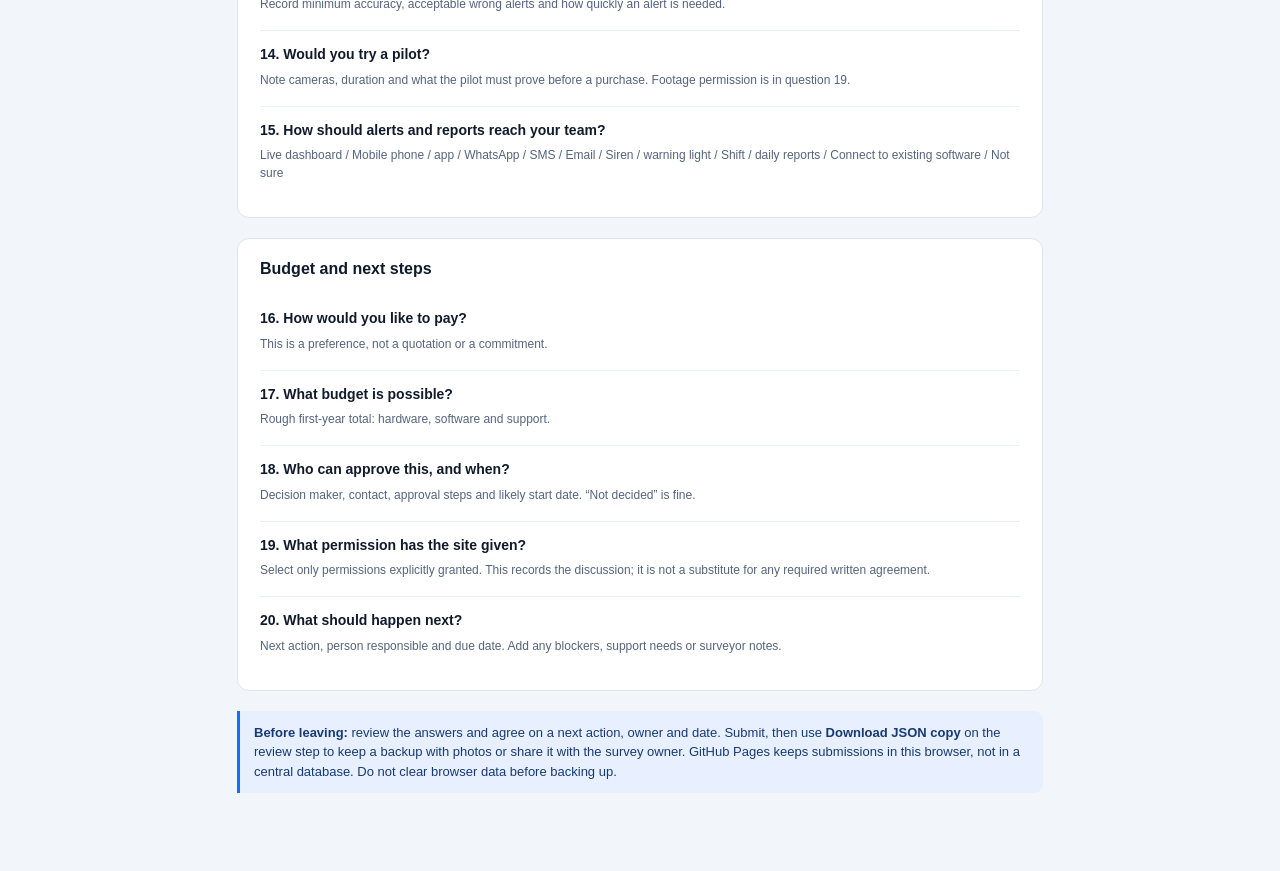
==== commit 164178f2: "Keep output dashboard link in README, not respondent form" ====
--- a/static/checklist.html
+++ b/static/checklist.html
@@ -31,7 +31,7 @@
 <div class="callout"><b>Before the visit:</b> carry a charged phone and the required PPE. Get permission before taking photos. Do not record passwords or other access credentials.</div>
 <div class="callout warn"><b>Be clear about accuracy:</b> the current reported figure is about 85%. Site results may differ. Agree on a pilot test; do not promise an improvement or replace normal safety checks.</div>
 <div id="questions"></div>
-<div class="callout" style="margin-top:20px"><b>Before leaving:</b> review the answers and agree on a next action, owner and date. Submit, then open <a href="submissions.html">Submitted surveys</a> in the same browser. Export CSV or back up JSON with photos. GitHub Pages does not collect records into a central database.</div>
+<div class="callout" style="margin-top:20px"><b>Before leaving:</b> review the answers and agree on a next action, owner and date. Submit, then use <b>Download JSON copy</b> on the review step to keep a backup with photos or share it with the survey owner. GitHub Pages keeps submissions in this browser, not in a central database. Do not clear browser data before backing up.</div>
 </div>
 <script src="schema.js?v=2"></script>
 <script>
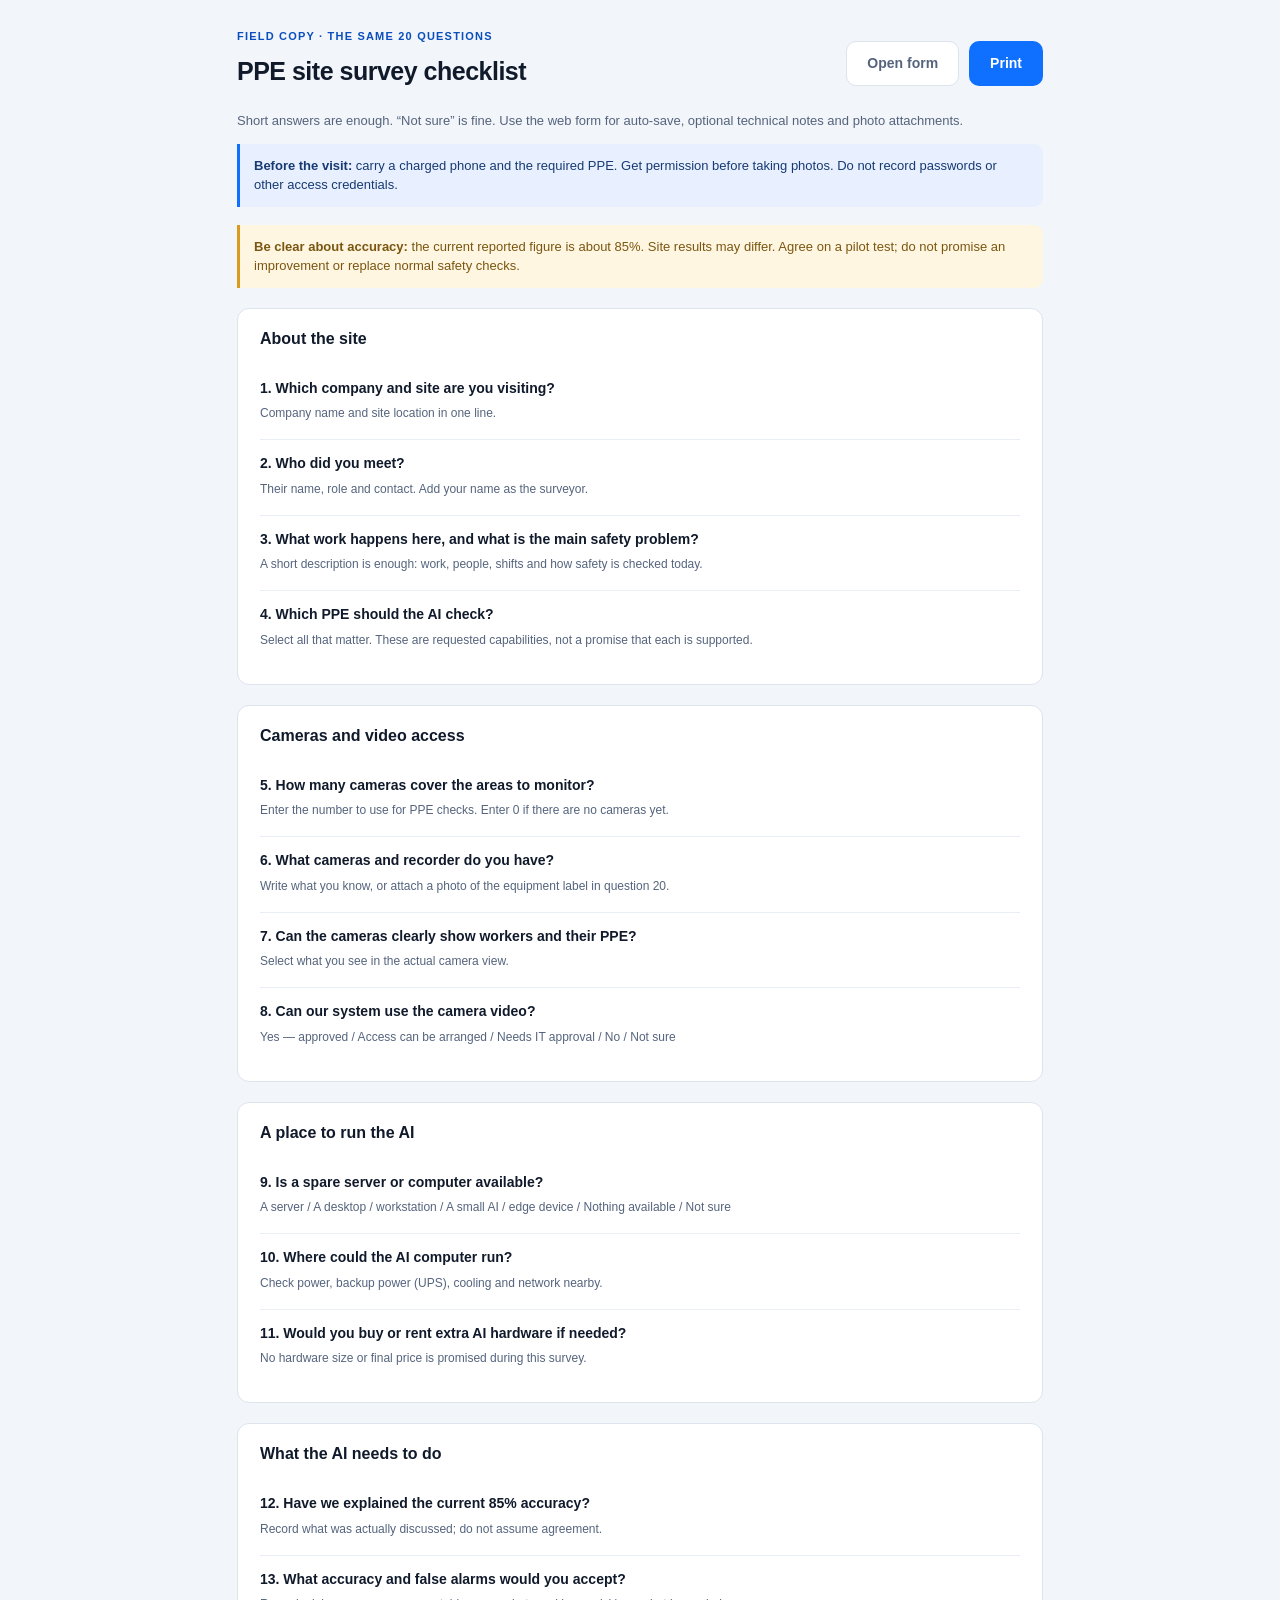
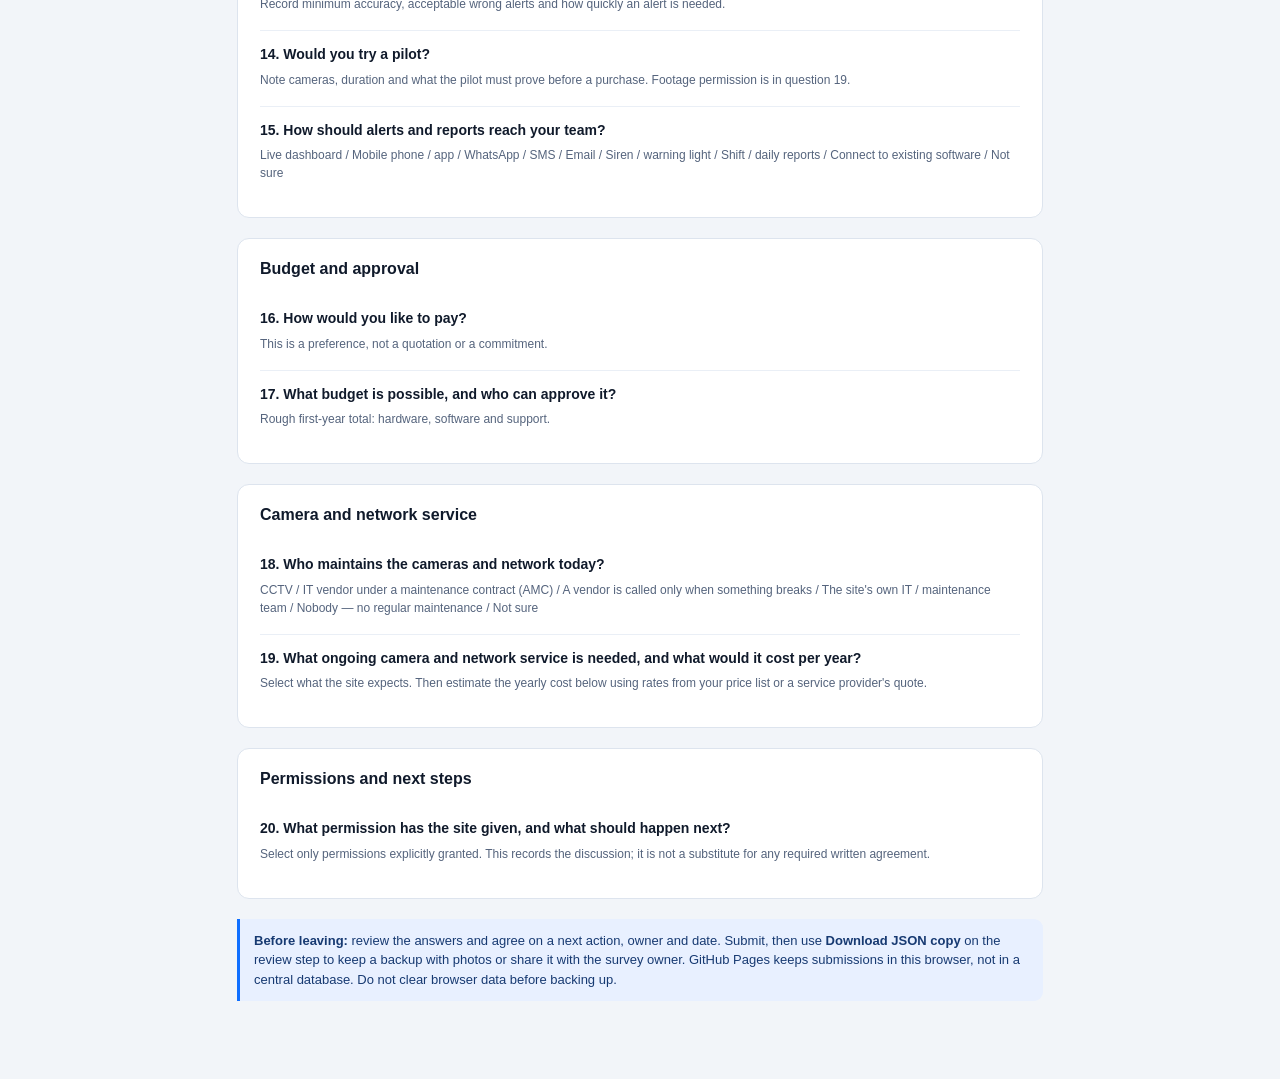
==== commit 0afa3868: "v2.1: camera & network maintenance service section with yearly cost estimate calculator - New sectio" ====
--- a/static/checklist.html
+++ b/static/checklist.html
@@ -3,7 +3,7 @@
 <head>
 <meta charset="utf-8"><meta name="viewport" content="width=device-width, initial-scale=1">
 <title>20-question field checklist — AI PPE Detection</title>
-<link rel="stylesheet" href="style.css?v=2">
+<link rel="stylesheet" href="style.css?v=2.2">
 <style>
 .wrap { max-width: 850px; margin: auto; padding: 28px 22px 60px; }
 h1 { font-size: 25px; margin: 8px 0; letter-spacing: -.5px; }
@@ -33,7 +33,7 @@
 <div id="questions"></div>
 <div class="callout" style="margin-top:20px"><b>Before leaving:</b> review the answers and agree on a next action, owner and date. Submit, then use <b>Download JSON copy</b> on the review step to keep a backup with photos or share it with the survey owner. GitHub Pages keeps submissions in this browser, not in a central database. Do not clear browser data before backing up.</div>
 </div>
-<script src="schema.js?v=2"></script>
+<script src="schema.js?v=2.2"></script>
 <script>
 const root = document.getElementById('questions');
 for (const sec of window.SURVEY_SCHEMA.sections) {
--- a/static/style.css
+++ b/static/style.css
@@ -338,6 +338,24 @@
 .answer-note[open] { background: #f7f9fd; padding: 10px 12px; border: 1px solid var(--line-soft); border-radius: 9px; }
 .answer-note .field { margin-top: 7px; }
 .answer-note .lbl { font-size: 11px; color: var(--ink-soft); }
+.followup { margin-top: 14px; }
+.followup .lbl { font-size: 13px; }
+.estimate-table { width: 100%; border-collapse: collapse; margin-top: 8px; font-size: 12.5px; }
+.estimate-table th, .estimate-table td { padding: 7px 6px; border-bottom: 1px solid var(--line-soft); text-align: left; vertical-align: middle; }
+.estimate-table th { font-size: 11px; text-transform: uppercase; letter-spacing: .4px; color: var(--ink-faint); }
+.estimate-table td small { display: block; color: var(--ink-faint); font-size: 11px; }
+.estimate-table input { padding: 7px 8px; font-size: 13px; min-width: 84px; }
+.estimate-table .line-total, .estimate-table .grand-total { white-space: nowrap; font-weight: 600; text-align: right; }
+.estimate-table tfoot td { border-top: 2px solid var(--line); font-weight: 700; }
+@media (max-width: 600px) {
+  .estimate-table thead { display: none; }
+  .estimate-table tr { display: grid; grid-template-columns: 1fr 1fr; gap: 6px; padding: 8px 0; border-bottom: 1px solid var(--line-soft); }
+  .estimate-table td { border: 0; padding: 0; }
+  .estimate-table td:first-child { grid-column: 1 / -1; }
+  .estimate-table .line-total { grid-column: 1 / -1; text-align: left; font-size: 12px; }
+  .estimate-table tfoot tr { grid-template-columns: 1fr auto; }
+  .estimate-table .grand-total { text-align: right; }
+}
 .detail-help { margin: 6px 0 10px; line-height: 1.65; color: var(--ink-soft); font-size: 12px; }
 .photo-drop { display: block; }
 .photo-drop:focus-within { outline: 2px solid var(--brand); }
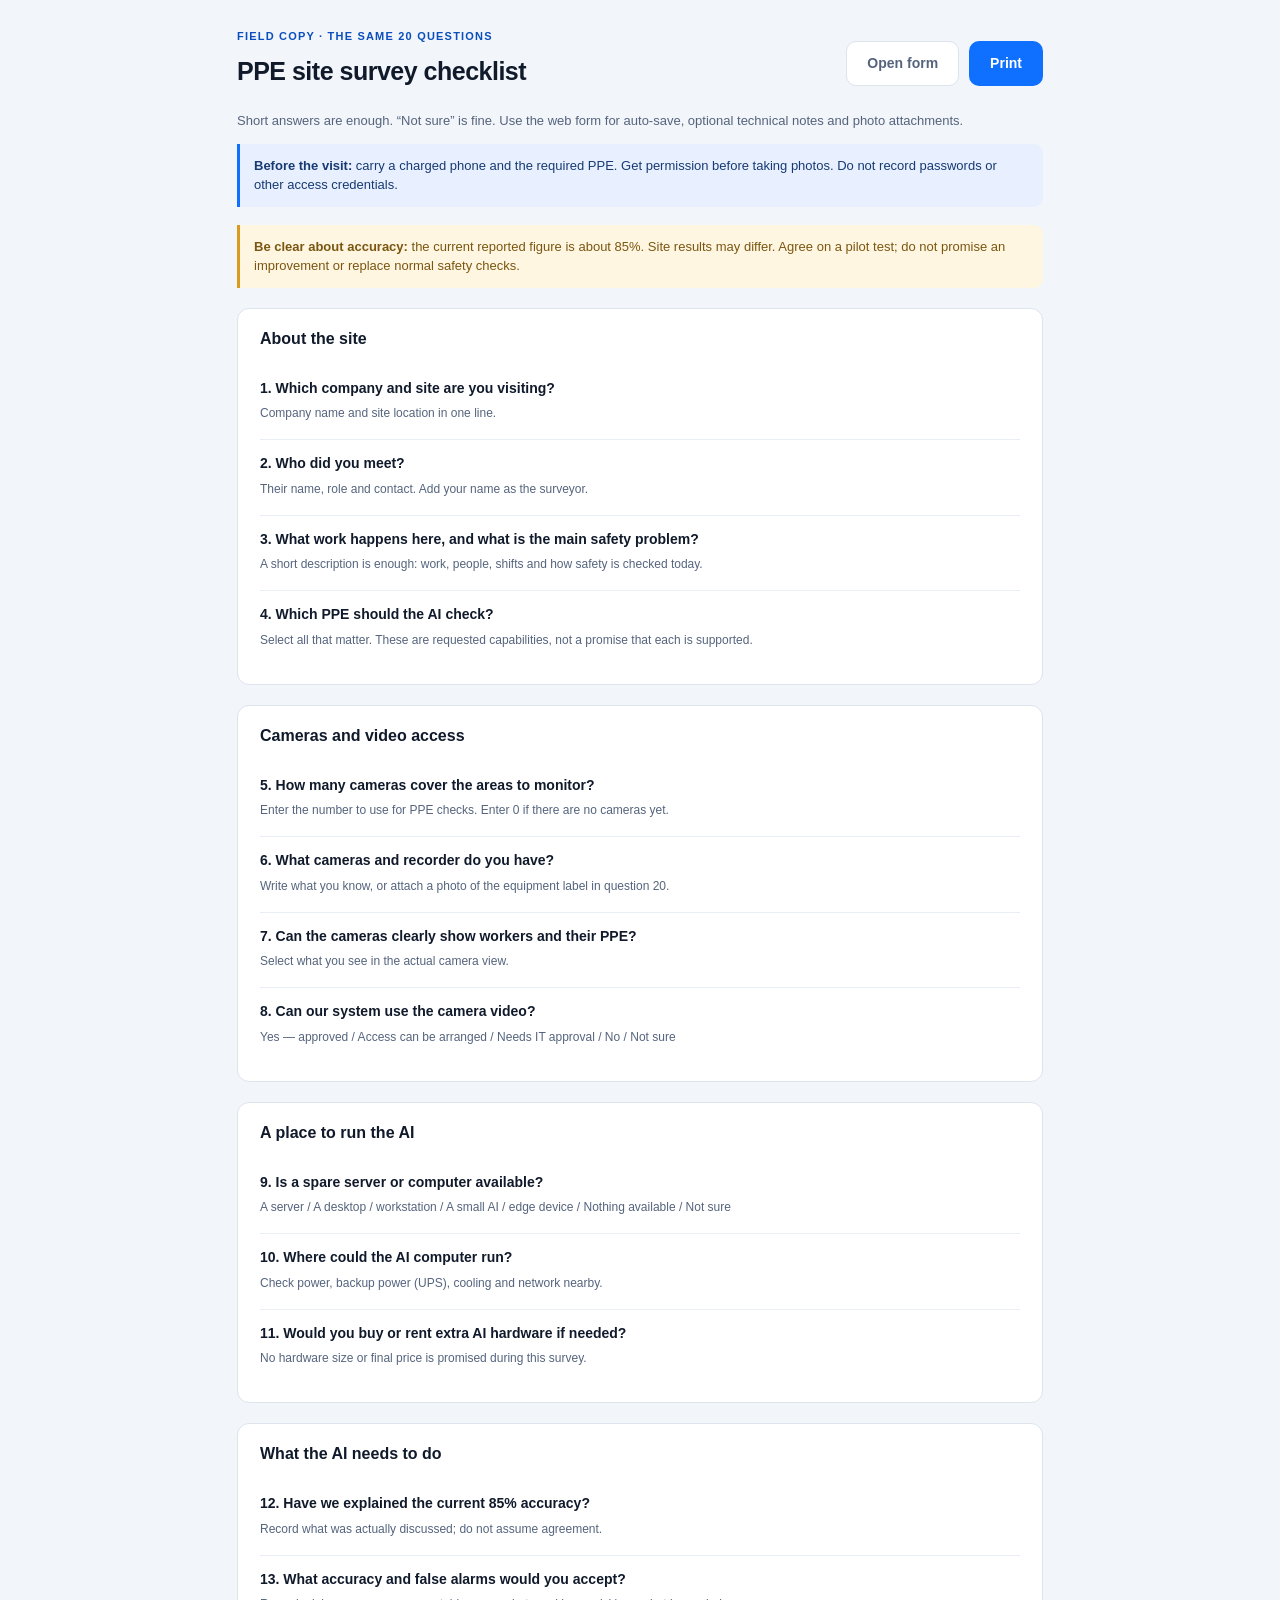
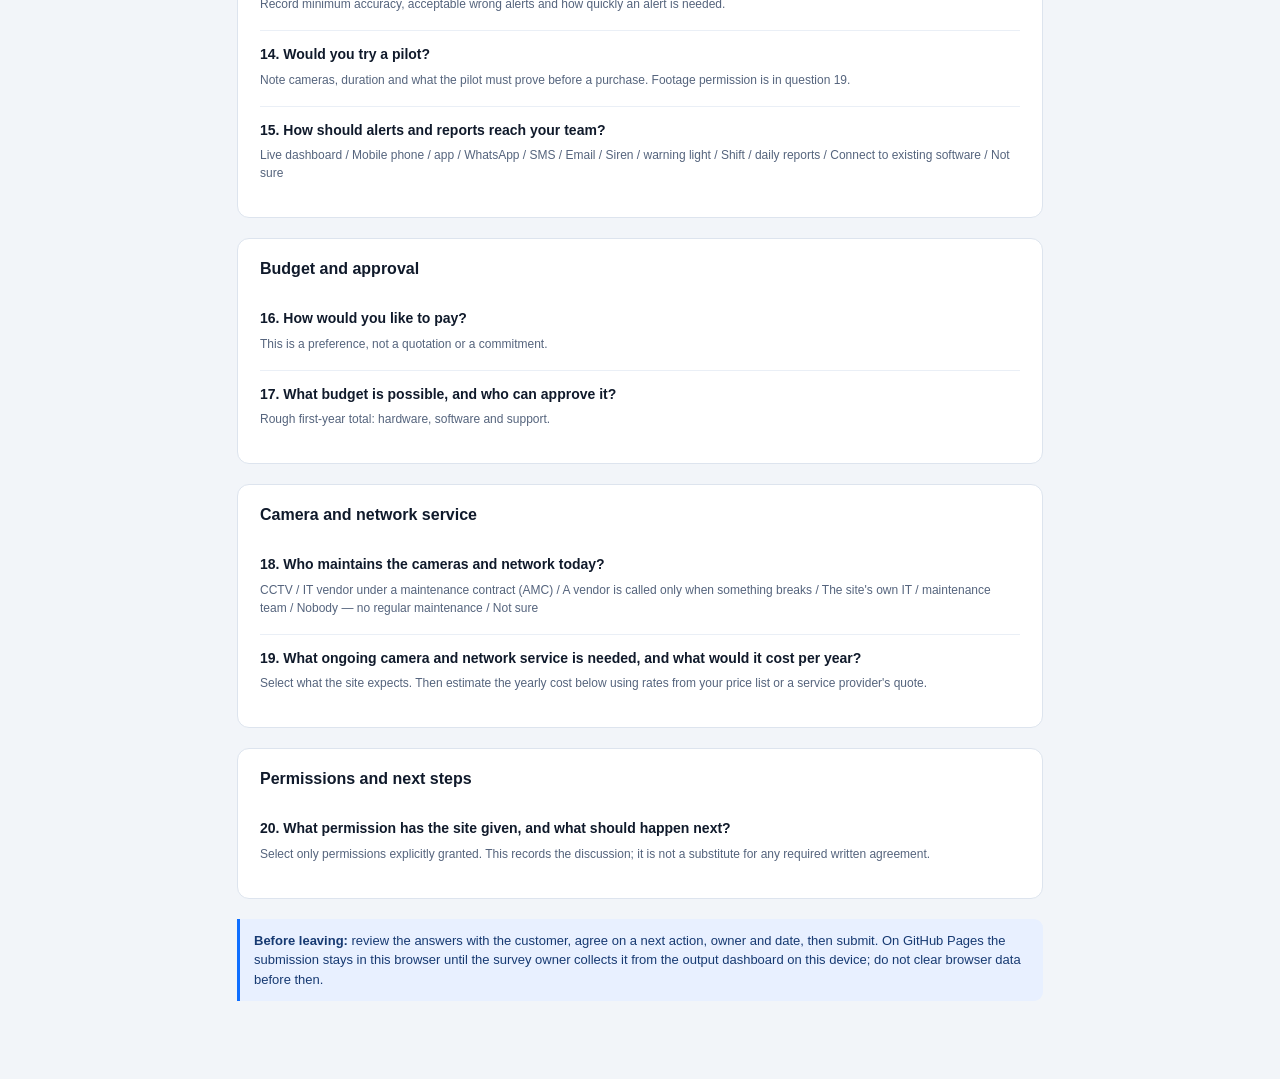
==== commit 4f8417a2: "Review step: verify answers and submit only (no download, print or import) - Remove 'Download JSON c" ====
--- a/static/checklist.html
+++ b/static/checklist.html
@@ -3,7 +3,7 @@
 <head>
 <meta charset="utf-8"><meta name="viewport" content="width=device-width, initial-scale=1">
 <title>20-question field checklist — AI PPE Detection</title>
-<link rel="stylesheet" href="style.css?v=2.2">
+<link rel="stylesheet" href="style.css?v=2.3">
 <style>
 .wrap { max-width: 850px; margin: auto; padding: 28px 22px 60px; }
 h1 { font-size: 25px; margin: 8px 0; letter-spacing: -.5px; }
@@ -31,9 +31,9 @@
 <div class="callout"><b>Before the visit:</b> carry a charged phone and the required PPE. Get permission before taking photos. Do not record passwords or other access credentials.</div>
 <div class="callout warn"><b>Be clear about accuracy:</b> the current reported figure is about 85%. Site results may differ. Agree on a pilot test; do not promise an improvement or replace normal safety checks.</div>
 <div id="questions"></div>
-<div class="callout" style="margin-top:20px"><b>Before leaving:</b> review the answers and agree on a next action, owner and date. Submit, then use <b>Download JSON copy</b> on the review step to keep a backup with photos or share it with the survey owner. GitHub Pages keeps submissions in this browser, not in a central database. Do not clear browser data before backing up.</div>
+<div class="callout" style="margin-top:20px"><b>Before leaving:</b> review the answers with the customer, agree on a next action, owner and date, then submit. On GitHub Pages the submission stays in this browser until the survey owner collects it from the output dashboard on this device; do not clear browser data before then.</div>
 </div>
-<script src="schema.js?v=2.2"></script>
+<script src="schema.js?v=2.3"></script>
 <script>
 const root = document.getElementById('questions');
 for (const sec of window.SURVEY_SCHEMA.sections) {
--- a/static/style.css
+++ b/static/style.css
@@ -374,9 +374,6 @@
 @media (max-width: 360px) { .checks { grid-template-columns: 1fr; } }
 @media print {
   .intro-strip, #missing, #review-storage, .answer-note summary, .tech-tip { display: none !important; }
-  .printing-survey .topbar p, .printing-survey .eyebrow { display: none; }
-  .printing-survey .section-card:not(#sec-review) { display: none !important; }
-  .printing-survey #sec-review { display: block !important; border: 0; }
   .card, .rev-sec { break-inside: auto; page-break-inside: auto; }
   .rev-row { break-inside: avoid; }
 }
